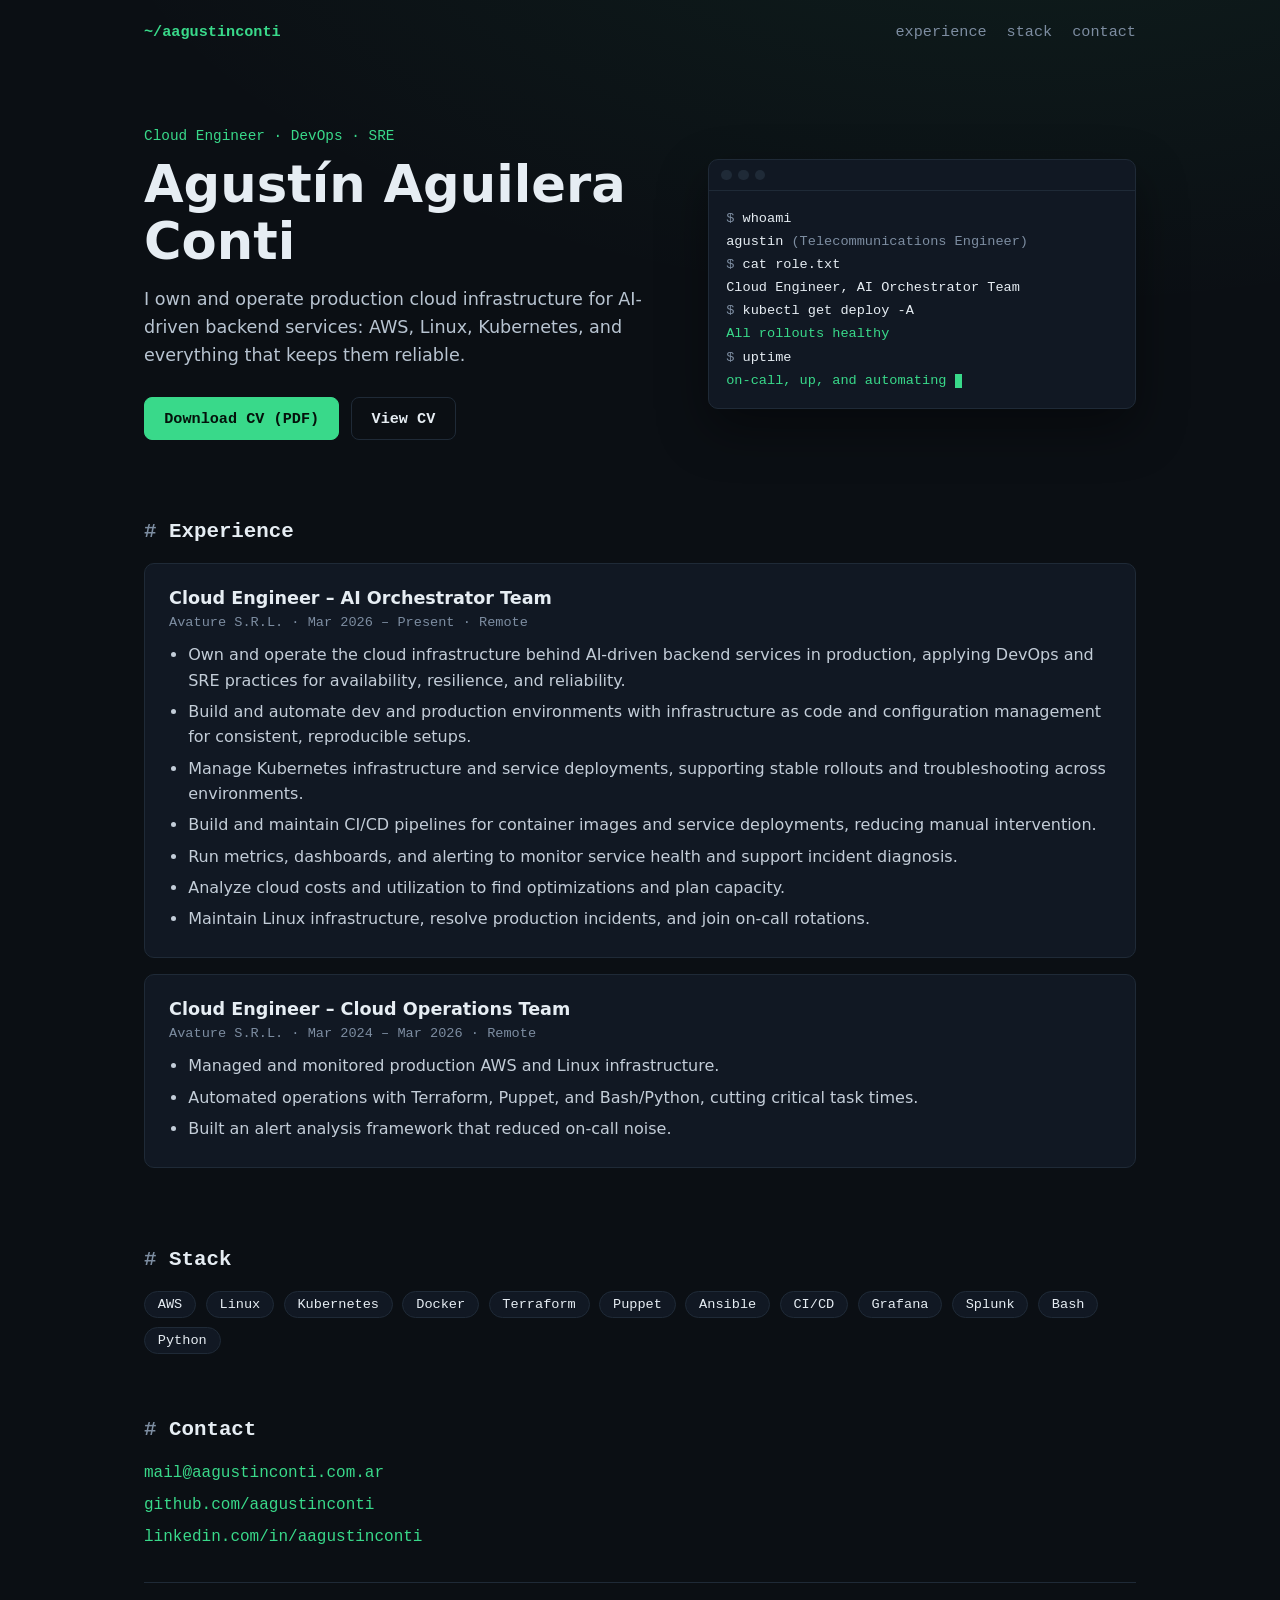
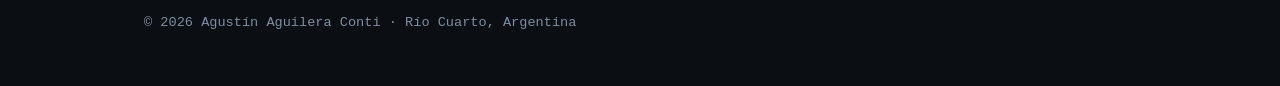
==== site/index.html @ 75faa8d2 "feat: add static landing page and HTML CV with print-to-PDF" ====
<!DOCTYPE html>
<html lang="en">
<head>
  <meta charset="utf-8">
  <meta name="viewport" content="width=device-width, initial-scale=1">
  <title>Agustín Aguilera Conti – Cloud Engineer</title>
  <meta name="description" content="Cloud Engineer running production AWS, Linux and Kubernetes infrastructure for AI-driven backend services.">
  <meta name="theme-color" content="#0b0f14">
  <link rel="icon" href="favicon.ico">
  <link rel="stylesheet" href="css/style.css">
</head>
<body>
  <header class="topbar">
    <a class="brand" href="#top">~/aagustinconti</a>
    <nav>
      <a href="#experience">experience</a>
      <a href="#stack">stack</a>
      <a href="#contact">contact</a>
    </nav>
  </header>

  <main id="top">
    <section class="hero">
      <div class="hero-text">
        <p class="eyebrow">Cloud Engineer · DevOps · SRE</p>
        <h1>Agustín Aguilera Conti</h1>
        <p class="lead">I own and operate production cloud infrastructure for AI-driven backend services: AWS, Linux, Kubernetes, and everything that keeps them reliable.</p>
        <div class="actions">
          <a class="btn primary" href="cv.html?print">Download CV (PDF)</a>
          <a class="btn" href="cv.html">View CV</a>
        </div>
      </div>

      <div class="terminal" aria-hidden="true">
        <div class="terminal-bar"><span></span><span></span><span></span></div>
        <pre><span class="dim">$</span> whoami
agustin <span class="dim">(Telecommunications Engineer)</span>
<span class="dim">$</span> cat role.txt
Cloud Engineer, AI Orchestrator Team
<span class="dim">$</span> kubectl get deploy -A
<span class="ok">All rollouts healthy</span>
<span class="dim">$</span> uptime
<span class="ok">on-call, up, and automating</span> <span class="cursor"></span></pre>
      </div>
    </section>

    <section id="experience">
      <h2><span class="dim">#</span> Experience</h2>
      <article class="card">
        <header>
          <h3>Cloud Engineer – AI Orchestrator Team</h3>
          <p class="meta">Avature S.R.L. · Mar 2026 – Present · Remote</p>
        </header>
        <ul>
          <li>Own and operate the cloud infrastructure behind AI-driven backend services in production, applying DevOps and SRE practices for availability, resilience, and reliability.</li>
          <li>Build and automate dev and production environments with infrastructure as code and configuration management for consistent, reproducible setups.</li>
          <li>Manage Kubernetes infrastructure and service deployments, supporting stable rollouts and troubleshooting across environments.</li>
          <li>Build and maintain CI/CD pipelines for container images and service deployments, reducing manual intervention.</li>
          <li>Run metrics, dashboards, and alerting to monitor service health and support incident diagnosis.</li>
          <li>Analyze cloud costs and utilization to find optimizations and plan capacity.</li>
          <li>Maintain Linux infrastructure, resolve production incidents, and join on-call rotations.</li>
        </ul>
      </article>
      <article class="card">
        <header>
          <h3>Cloud Engineer – Cloud Operations Team</h3>
          <p class="meta">Avature S.R.L. · Mar 2024 – Mar 2026 · Remote</p>
        </header>
        <ul>
          <li>Managed and monitored production AWS and Linux infrastructure.</li>
          <li>Automated operations with Terraform, Puppet, and Bash/Python, cutting critical task times.</li>
          <li>Built an alert analysis framework that reduced on-call noise.</li>
        </ul>
      </article>
    </section>

    <section id="stack">
      <h2><span class="dim">#</span> Stack</h2>
      <ul class="chips">
        <li>AWS</li><li>Linux</li><li>Kubernetes</li><li>Docker</li><li>Terraform</li>
        <li>Puppet</li><li>Ansible</li><li>CI/CD</li><li>Grafana</li><li>Splunk</li>
        <li>Bash</li><li>Python</li>
      </ul>
    </section>

    <section id="contact">
      <h2><span class="dim">#</span> Contact</h2>
      <ul class="links">
        <li><a href="mailto:mail@aagustinconti.com.ar">mail@aagustinconti.com.ar</a></li>
        <li><a href="https://github.com/aagustinconti">github.com/aagustinconti</a></li>
        <li><a href="https://linkedin.com/in/aagustinconti">linkedin.com/in/aagustinconti</a></li>
      </ul>
    </section>
  </main>

  <footer>
    <p>© <span id="year">2026</span> Agustín Aguilera Conti · Río Cuarto, Argentina</p>
  </footer>

  <script>document.getElementById('year').textContent = new Date().getFullYear();</script>
</body>
</html>
---- site/css/style.css ----
:root {
  --bg: #0b0f14;
  --panel: #111823;
  --line: #1f2a37;
  --text: #e6edf3;
  --dim: #7d8da1;
  --accent: #39d98a;
  --mono: ui-monospace, "SFMono-Regular", Menlo, Consolas, monospace;
}

* { box-sizing: border-box; }
html { scroll-behavior: smooth; }

body {
  margin: 0;
  background:
    radial-gradient(60rem 30rem at 80% -10%, rgba(57, 217, 138, .08), transparent),
    var(--bg);
  color: var(--text);
  font: 1rem/1.6 system-ui, -apple-system, "Segoe UI", Roboto, sans-serif;
}

a { color: var(--accent); text-decoration: none; }
a:hover { text-decoration: underline; }

.topbar, main, footer { width: min(100% - 2.5rem, 62rem); margin-inline: auto; }

.topbar {
  display: flex;
  justify-content: space-between;
  align-items: center;
  padding: 1.25rem 0;
  font-family: var(--mono);
  font-size: .95rem;
}
.topbar nav { display: flex; gap: 1.25rem; }
.topbar nav a { color: var(--dim); }
.topbar nav a:hover { color: var(--accent); text-decoration: none; }
.brand { color: var(--accent); font-weight: 600; }

.hero {
  display: grid;
  grid-template-columns: 1.1fr .9fr;
  gap: 2.5rem;
  align-items: center;
  padding: 4rem 0 3rem;
}
.eyebrow { margin: 0 0 .75rem; color: var(--accent); font: .9rem var(--mono); }
h1 { margin: 0 0 1rem; font-size: clamp(2.1rem, 5vw, 3.2rem); line-height: 1.1; }
.lead { margin: 0 0 1.75rem; color: #b8c4d1; font-size: 1.1rem; }

.actions { display: flex; flex-wrap: wrap; gap: .75rem; }
.btn {
  padding: .7rem 1.2rem;
  border: 1px solid var(--line);
  border-radius: 8px;
  color: var(--text);
  font: 600 .95rem var(--mono);
}
.btn:hover { border-color: var(--accent); text-decoration: none; }
.btn.primary { background: var(--accent); border-color: var(--accent); color: #04120b; }
.btn.primary:hover { background: transparent; color: var(--accent); }

.terminal {
  border: 1px solid var(--line);
  border-radius: 10px;
  background: var(--panel);
  overflow: hidden;
  box-shadow: 0 20px 50px rgba(0, 0, 0, .4);
}
.terminal-bar { display: flex; gap: .4rem; padding: .6rem .8rem; border-bottom: 1px solid var(--line); }
.terminal-bar span { width: .65rem; height: .65rem; border-radius: 50%; background: var(--line); }
.terminal pre { margin: 0; padding: 1rem 1.1rem; font: .85rem/1.7 var(--mono); overflow-x: auto; }
.dim { color: var(--dim); }
.ok { color: var(--accent); }
.cursor {
  display: inline-block;
  width: .55em;
  height: 1em;
  vertical-align: text-bottom;
  background: var(--accent);
  animation: blink 1.1s steps(1) infinite;
}
@keyframes blink { 50% { opacity: 0; } }

section { padding: 2rem 0; }
h2 { margin: 0 0 1.25rem; font: 600 1.3rem var(--mono); }

.card {
  margin-bottom: 1rem;
  padding: 1.25rem 1.5rem;
  border: 1px solid var(--line);
  border-radius: 10px;
  background: var(--panel);
}
.card h3 { margin: 0; font-size: 1.1rem; }
.meta { margin: .2rem 0 .75rem; color: var(--dim); font: .85rem var(--mono); }
.card ul { margin: 0; padding-left: 1.2rem; color: #c3cdd8; }
.card li { margin: .35rem 0; }

.chips, .links { display: flex; flex-wrap: wrap; gap: .6rem; margin: 0; padding: 0; list-style: none; }
.chips li {
  padding: .3rem .8rem;
  border: 1px solid var(--line);
  border-radius: 999px;
  background: var(--panel);
  font: .85rem var(--mono);
}
.links { flex-direction: column; gap: .4rem; font-family: var(--mono); }

footer { padding: 2rem 0 3rem; border-top: 1px solid var(--line); color: var(--dim); font: .85rem var(--mono); }
footer p { margin: 0; }

@media (max-width: 760px) {
  .hero { grid-template-columns: 1fr; padding-top: 2rem; }
}

@media (prefers-reduced-motion: reduce) {
  html { scroll-behavior: auto; }
  .cursor { animation: none; }
}
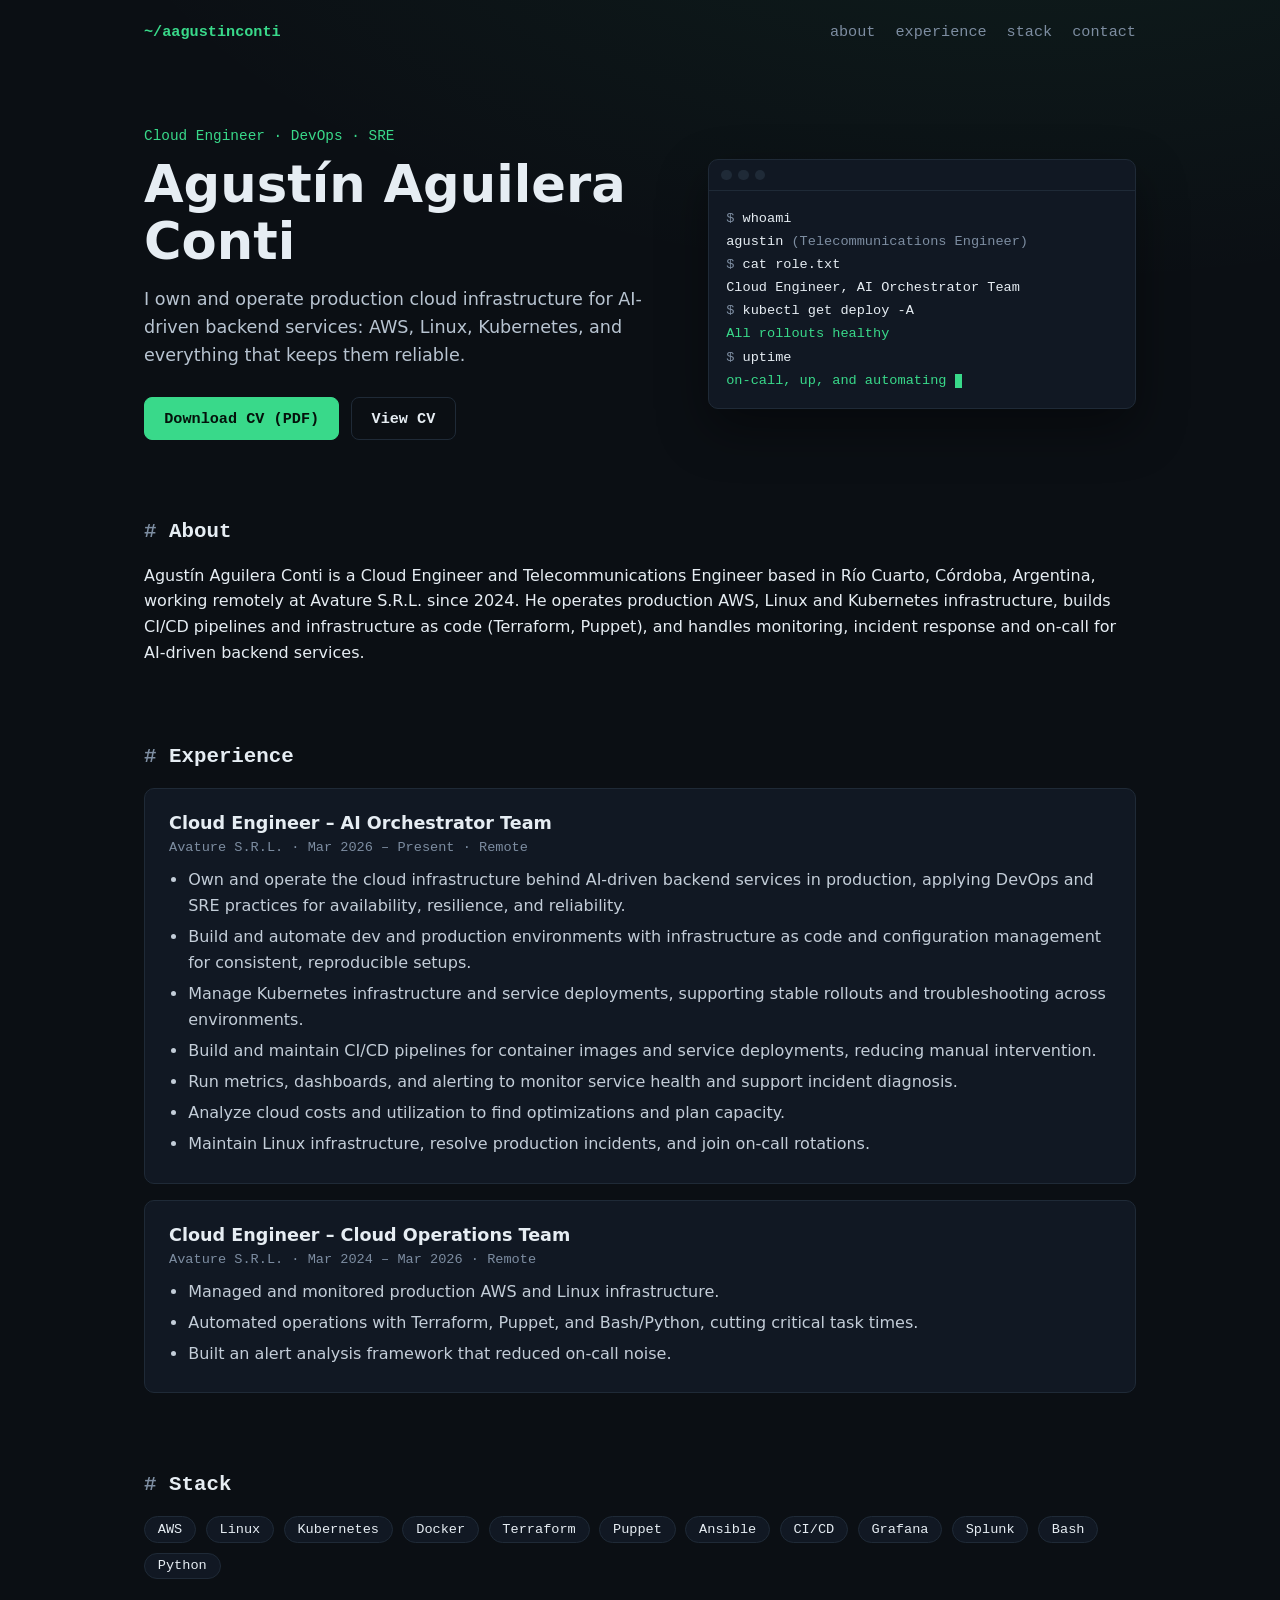
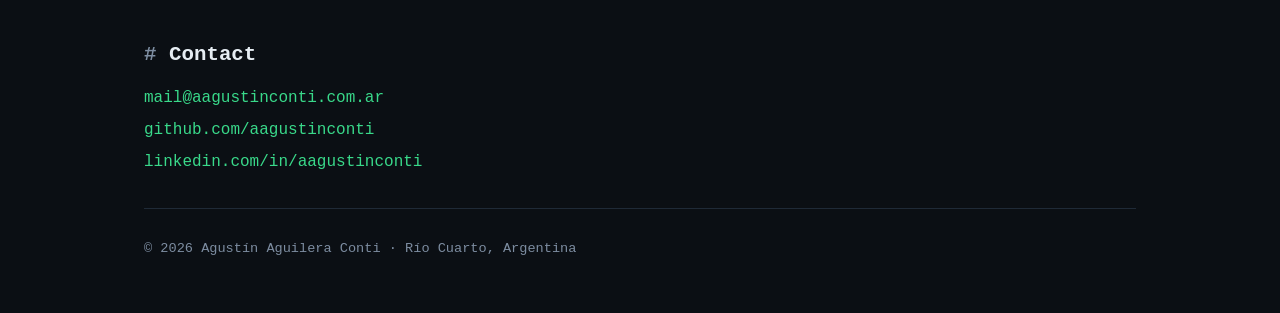
==== commit 11168201: "feat: add SEO/GEO metadata, structured data, robots, sitemap, llms.txt and ATS keywords" ====
--- a/site/index.html
+++ b/site/index.html
@@ -6,6 +6,29 @@
   <title>Agustín Aguilera Conti – Cloud Engineer</title>
   <meta name="description" content="Cloud Engineer running production AWS, Linux and Kubernetes infrastructure for AI-driven backend services.">
   <meta name="theme-color" content="#0b0f14">
+  <link rel="canonical" href="https://aagustinconti.com.ar/">
+  <meta property="og:type" content="profile">
+  <meta property="og:title" content="Agustín Aguilera Conti – Cloud Engineer">
+  <meta property="og:description" content="Cloud Engineer running production AWS, Linux and Kubernetes infrastructure for AI-driven backend services.">
+  <meta property="og:url" content="https://aagustinconti.com.ar/">
+  <meta property="og:image" content="https://aagustinconti.com.ar/assets/avatar.jpg">
+  <meta name="twitter:card" content="summary">
+  <script type="application/ld+json">
+  {
+    "@context": "https://schema.org",
+    "@type": "Person",
+    "name": "Agustín Aguilera Conti",
+    "url": "https://aagustinconti.com.ar/",
+    "image": "https://aagustinconti.com.ar/assets/avatar.jpg",
+    "jobTitle": "Cloud Engineer",
+    "worksFor": { "@type": "Organization", "name": "Avature S.R.L." },
+    "alumniOf": { "@type": "CollegeOrUniversity", "name": "Universidad Nacional de Río Cuarto" },
+    "address": { "@type": "PostalAddress", "addressLocality": "Río Cuarto", "addressRegion": "Córdoba", "addressCountry": "AR" },
+    "email": "mailto:mail@aagustinconti.com.ar",
+    "knowsAbout": ["AWS", "Linux", "Kubernetes", "Terraform", "Puppet", "Docker", "CI/CD", "DevOps", "Site Reliability Engineering", "Infrastructure as Code"],
+    "sameAs": ["https://github.com/aagustinconti", "https://linkedin.com/in/aagustinconti"]
+  }
+  </script>
   <link rel="icon" href="favicon.ico">
   <link rel="stylesheet" href="css/style.css">
 </head>
@@ -13,6 +36,7 @@
   <header class="topbar">
     <a class="brand" href="#top">~/aagustinconti</a>
     <nav>
+      <a href="#about">about</a>
       <a href="#experience">experience</a>
       <a href="#stack">stack</a>
       <a href="#contact">contact</a>
@@ -42,6 +66,11 @@
 <span class="dim">$</span> uptime
 <span class="ok">on-call, up, and automating</span> <span class="cursor"></span></pre>
       </div>
+    </section>
+
+    <section id="about">
+      <h2><span class="dim">#</span> About</h2>
+      <p>Agustín Aguilera Conti is a Cloud Engineer and Telecommunications Engineer based in Río Cuarto, Córdoba, Argentina, working remotely at Avature S.R.L. since 2024. He operates production AWS, Linux and Kubernetes infrastructure, builds CI/CD pipelines and infrastructure as code (Terraform, Puppet), and handles monitoring, incident response and on-call for AI-driven backend services.</p>
     </section>
 
     <section id="experience">
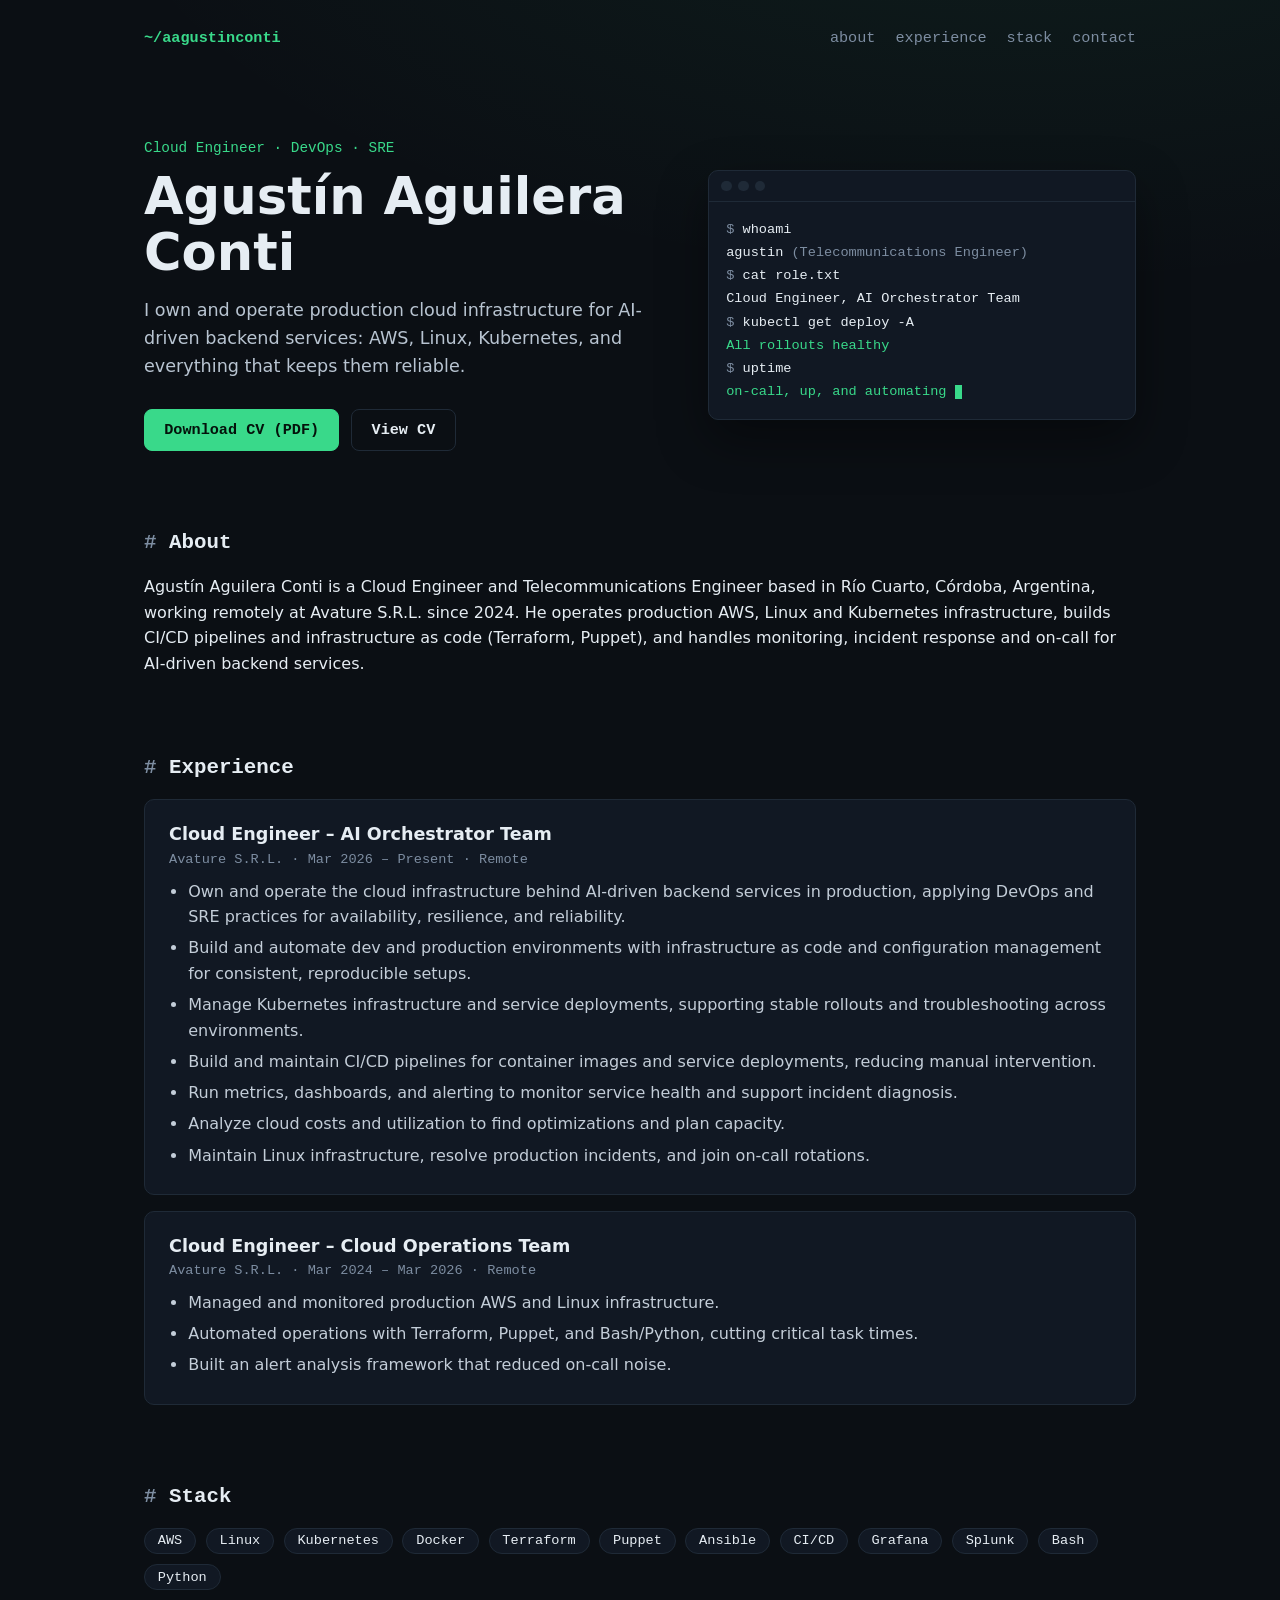
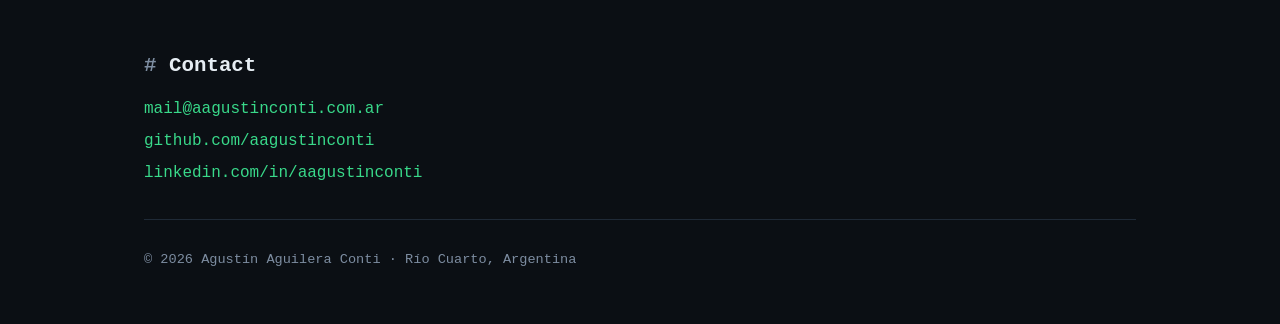
==== commit 27205650: "feat: restore Google Analytics (G-2BZBDP00MX) on static pages" ====
--- a/site/index.html
+++ b/site/index.html
@@ -31,6 +31,13 @@
   </script>
   <link rel="icon" href="favicon.ico">
   <link rel="stylesheet" href="css/style.css">
+  <script async src="https://www.googletagmanager.com/gtag/js?id=G-2BZBDP00MX"></script>
+  <script>
+    window.dataLayer = window.dataLayer || [];
+    function gtag(){dataLayer.push(arguments);}
+    gtag('js', new Date());
+    gtag('config', 'G-2BZBDP00MX');
+  </script>
 </head>
 <body>
   <header class="topbar">
--- a/site/css/style.css
+++ b/site/css/style.css
@@ -22,19 +22,22 @@
 
 a { color: var(--accent); text-decoration: none; }
 a:hover { text-decoration: underline; }
+:focus-visible { outline: 2px solid var(--accent); outline-offset: 3px; border-radius: 4px; }
 
 .topbar, main, footer { width: min(100% - 2.5rem, 62rem); margin-inline: auto; }
 
 .topbar {
   display: flex;
+  flex-wrap: wrap;
   justify-content: space-between;
   align-items: center;
+  gap: .5rem 1.5rem;
   padding: 1.25rem 0;
   font-family: var(--mono);
   font-size: .95rem;
 }
-.topbar nav { display: flex; gap: 1.25rem; }
-.topbar nav a { color: var(--dim); }
+.topbar nav { display: flex; flex-wrap: wrap; gap: .25rem 1.25rem; }
+.topbar nav a { padding: .35rem 0; color: var(--dim); }
 .topbar nav a:hover { color: var(--accent); text-decoration: none; }
 .brand { color: var(--accent); font-weight: 600; }
 
@@ -83,7 +86,7 @@
 }
 @keyframes blink { 50% { opacity: 0; } }
 
-section { padding: 2rem 0; }
+section { padding: 2rem 0; scroll-margin-top: 1rem; }
 h2 { margin: 0 0 1.25rem; font: 600 1.3rem var(--mono); }
 
 .card {
@@ -112,7 +115,13 @@
 footer p { margin: 0; }
 
 @media (max-width: 760px) {
-  .hero { grid-template-columns: 1fr; padding-top: 2rem; }
+  .hero { grid-template-columns: 1fr; gap: 2rem; padding: 1rem 0 1.5rem; }
+  .lead { font-size: 1.05rem; }
+  .actions .btn { flex: 1 1 100%; padding: .9rem 1.2rem; text-align: center; }
+  .card { padding: 1rem 1.1rem; }
+  .card ul { padding-left: 1rem; }
+  .links a { display: inline-block; padding: .3rem 0; }
+  section { padding: 1.25rem 0; }
 }
 
 @media (prefers-reduced-motion: reduce) {
